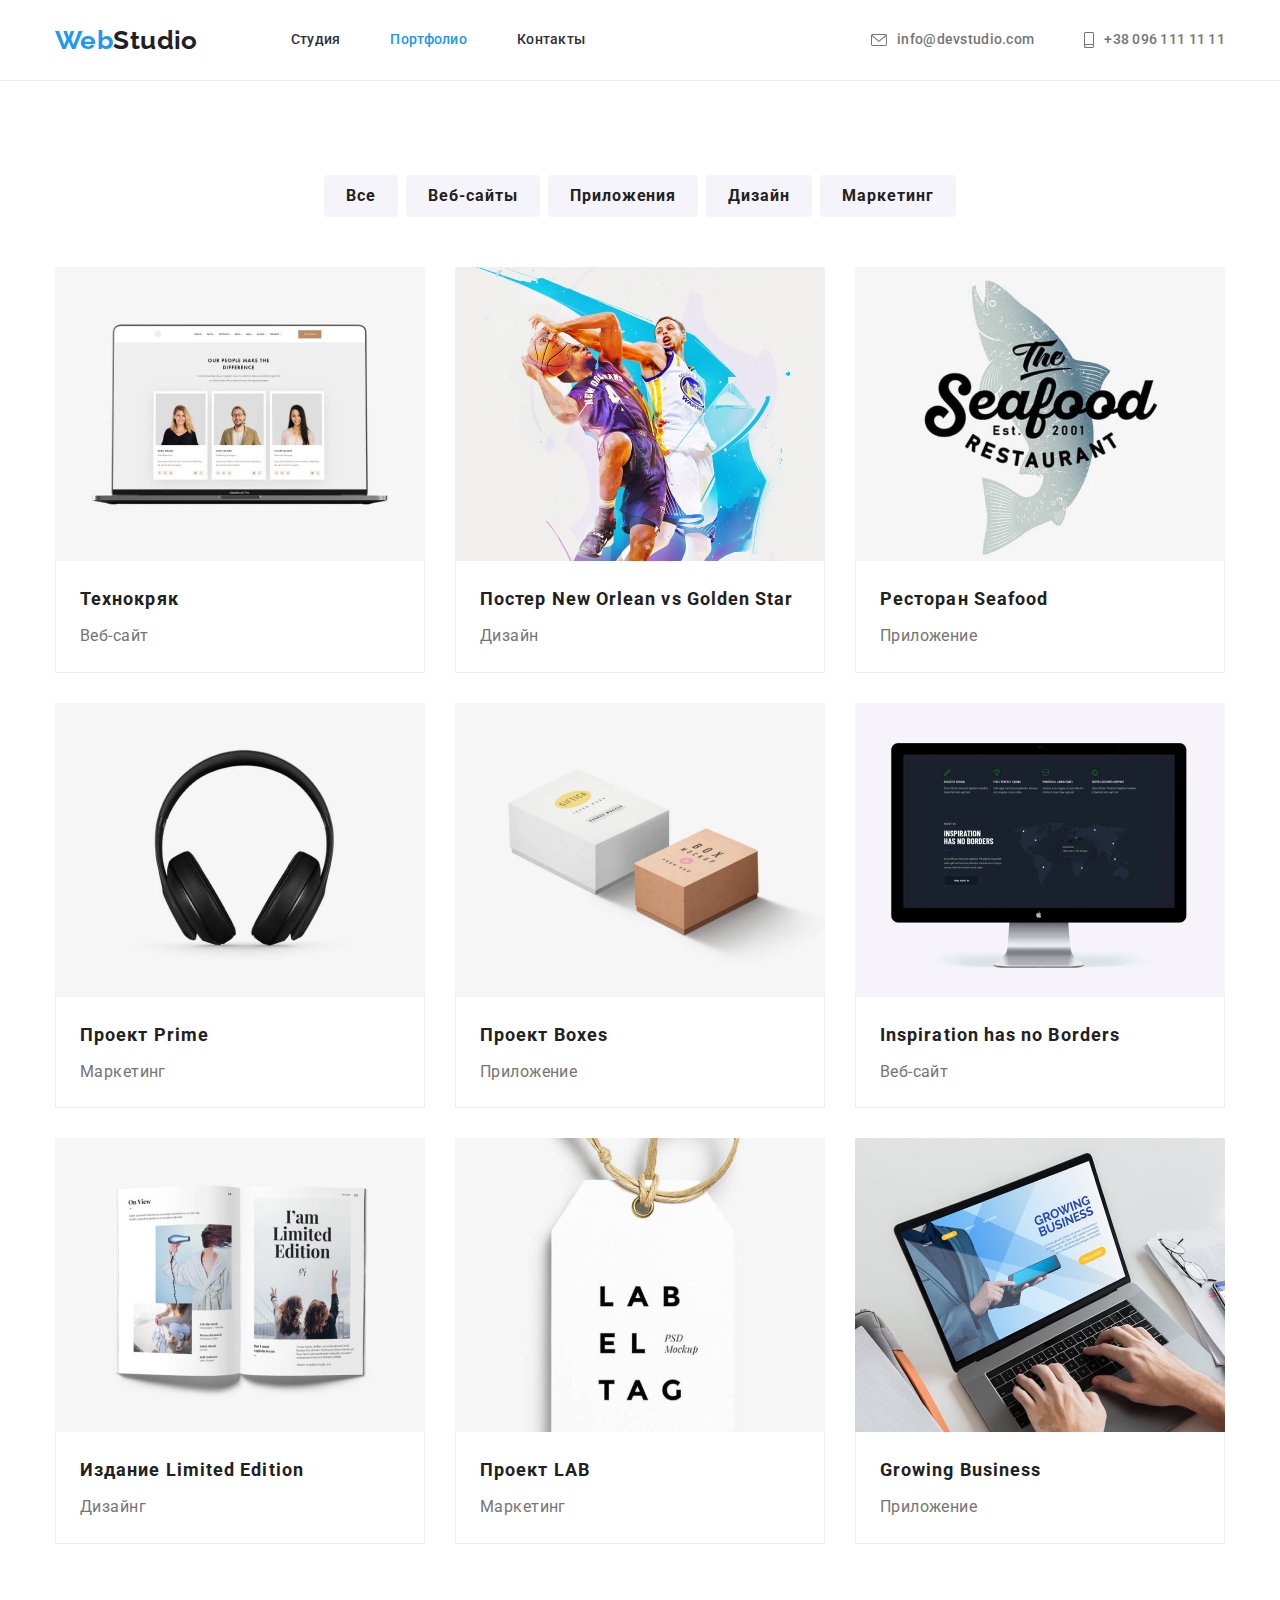
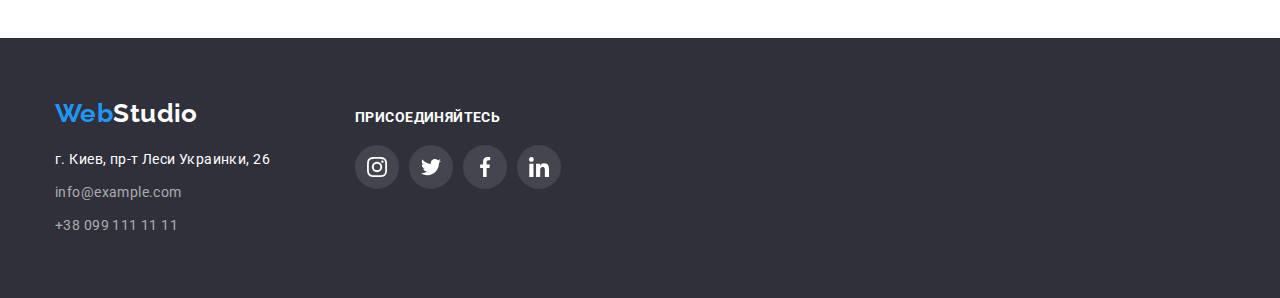
==== portfolio.html @ 357389ad "Добавляет данные с ДЗ№4" ====
<!DOCTYPE html>
<html lang="ru">

<head>
    <meta charset="UTF-8">
    <meta http-equiv="X-UA-Compatible" content="IE=edge">
    <meta name="viewport" content="width=, initial-scale=1.0">
    <title>Document</title>
    <link rel="preconnect" href="https://fonts.gstatic.com">
    <link href="https://fonts.googleapis.com/css2?family=Raleway:wght@700&family=Roboto:wght@400;500;700;900&display=swap"
        rel="stylesheet">
        <link rel="stylesheet" href="https://cdnjs.cloudflare.com/ajax/libs/modern-normalize/1.0.0/modern-normalize.min.css">
        <link rel="stylesheet" href="./css/styles.css">
</head>

<body>
    <!--Шапка-->
<header class="page-header">
    <div class="container main-header">
<a href="./index.html" class="header-logo logo">
    Web<span class="colortext-header">Studio</span>
</a>
<!--Навигация-->
<nav>
<ul class="site-nav list">
    <li class="item"><a class="link" href="./index.html">Студия</a></li>
    <li class="item"><a class="link current" href="./portfolio.html">Портфолио</a></li>
    <li class="item"><a class="link" href="">Контакты</a></li>
</ul>
</nav>
<!--Контакты-->
<ul class="contacts-header list">
    <li class="item">
        <a class="link" href="mailto:info@devstudio.com">
            <svg class="icon" width="16" height="12">
                <use href="./images/icon_hover/sprite.svg#icon-envelope"></use>
            </svg>
            info@devstudio.com
        </a>
    </li>
    <li class="item">
        <a class="link" href="tel:+380961111111">
            <svg class="icon" width="10" height="16">
                <use href="./images/icon_hover/sprite.svg#icon-smartphone"></use>
            </svg>
            +38 096 111 11 11</a>
    </li>
</ul>
</div>
</header>

<!--Уникальный контент-->
<main>
<!--Фильтры-->
<section class="filter-section">
    <div class="container">
    <h1 class="our-projects visually-hidden">Наши проекты</h1>
<ul class="projects-filter list">
    <li class="item"><button class="button secondary" type="button">Все</button></li>
    <li class="item"><button class="button secondary" type="button">Веб-сайты</button></li>
    <li class="item"><button class="button secondary" type="button">Приложения</button></li>
    <li class="item"><button class="button secondary" type="button">Дизайн</button></li>
    <li class="item"><button class="button secondary" type="button">Маркетинг</button></li>
</ul>


<!--Герой-->
 <ul class="projects-list list">
    <li class="item">
        <a class="projects-link" href="">
         <img src="./images/img1.jpg" alt="Ноутбук" width="370">
         <div class="projects-description">
         <h2 class="projects-title">Технокряк</h2>
         <p class="projects-text">Веб-сайт</p>
        </div>
        </a>
    </li> 
    <li class="item">
        <a class="projects-link" href="">
          <img src="./images/img2.jpg" alt="Баскетболисты" width="370">
        <div class="projects-description">
         <h2 class="projects-title">Постер New Orlean vs Golden Star</h2>
         <p class="projects-text">Дизайн</p>
        </div>
        </a>
    </li>
    <li class="item">
        <a class="projects-link" href="">
         <img src="./images/img3.jpg" alt="Эмблема ресторана" width="370">
        <div class="projects-description">
         <h2 class="projects-title">Ресторан Seafood</h2>
         <p class="projects-text">Приложение</p>
        </div>
        </a>
    </li>
    <li class="item">
        <a class="projects-link" href="">
         <img src="./images/img4.jpg" alt="Наушники" width="370">
        <div class="projects-description">
         <h2 class="projects-title">Проект Prime</h2>
         <p class="projects-text">Маркетинг</p>
        </div>
        </a>
    </li>

    <li class="item">
        <a class="projects-link" href="">
        <img src="./images/img5.jpg" alt="Коробки" width="370">
        <div class="projects-description">
        <h2 class="projects-title">Проект Boxes</h2>
        <p class="projects-text">Приложение</p>
        </div>
        </a>
    </li>

    <li class="item">
        <a class="projects-link" href="">
        <img src="./images/img6.jpg" alt="Компьютер" width="370">
        <div class="projects-description">
        <h2 class="projects-title">Inspiration has no Borders</h2>
        <p class="projects-text">Веб-сайт</p>
        </div>
        </a>
    </li>
    <li class="item">
        <a class="projects-link" href="">
        <img src="./images/img7.jpg" alt="Журнал" width="370">
        <div class="projects-description">
        <h2 class="projects-title">Издание Limited Edition</h2>
        <p class="projects-text">Дизайнг</p>
        </div>
        </a>
    </li>
    <li class="item">
        <a class="projects-link" href="">
        <img src="./images/img8.jpg" alt="Бирка" width="370">
        <div class="projects-description">
        <h2 class="projects-title">Проект LAB</h2>
        <p class="projects-text">Маркетинг</p>
        </div>
        </a>
    </li>
    <li class="item">
        <a class="projects-link" href="">
        <img src="./images/img9.jpg" alt="Ноутбук" width="370">
        <div class="projects-description">
        <h2 class="projects-title">Growing Business</h2>
        <p class="projects-text">Приложение</p>
        </div>
        </a>
    </li>
</ul>
</div>
</section>
</main>
    <!--Футер-->
<footer class="footer">
    <div class="container">
        <ul class="footer-list list">
            <li class="footer-item">
                <a href="./index.html" class="footer-link logo">
                    Web<span class="colortext-footer">Studio</span>
                </a>

                <address class="adress-footer">
                    г. Киев, пр-т Леси Украинки, 26
                </address>

                <address class="contacts-footer">
                    <a class="link" href="mailto:info@example.com">info@example.com</a>
                    <a class="link" href="tel:+380991111111">+38 099 111 11 11</a>
                </address>
            </li>
            <li class="footer-item">
                <p class="footer-item-text">присоединяйтесь</p>
                <ul class="footer-icons list">
                    <li class="footer-icons-item">
                        <a class="footer-icon-link" href="" target="_blank" rel="noopener noreferrer">
                            <svg class="icon">
                                <use href="./images/icon_hover/sprite.svg#icon-instagram" class=""></use>
                            </svg>
                        </a>
                    </li>
                    <li class="footer-icons-item">
                        <a class="footer-icon-link" href="" target="_blank" rel="noopener noreferrer">
                            <svg class="icon">
                                <use href="./images/icon_hover/sprite.svg#icon-twitter" class=""></use>
                            </svg>
                        </a>
                    </li>
                    <li class="footer-icons-item">
                        <a class="footer-icon-link" href="" target="_blank" rel="noopener noreferrer">
                            <svg class="icon">
                                <use href="./images/icon_hover/sprite.svg#icon-facebook" class=""></use>
                            </svg>
                        </a>
                    </li>
                    <li class="footer-icons-item">
                        <a class="footer-icon-link" href="" target="_blank" rel="noopener noreferrer">
                            <svg class="icon">
                                <use href="./images/icon_hover/sprite.svg#icon-linkedin" class=""></use>
                            </svg>
                        </a>
                    </li>
                </ul>

            </li>

        </ul>

    </div>
</footer>
</body>

</html>
---- css/styles.css ----
html {
  box-sizing: border-box;
}
*,
*::after,
*::before {
  box-sizing: inherit;
}

:root {
  --primari-text-color: #757575;
  --title-text-color: #212121;
  --accent-text-color: #ffffff;
  --main-logo-color: #2196f3;
  --accent-bg-color: #2f303a;
  --page-header-bg: #ffffff;
  --main-bg-color: #e5e5e5;
  --secondary-btn-bg: #f5f4fa;
  --accent-btn-bg: #2196f3;
  --accent-primari-btn-bg: #188ce8;
  --accent-link-color: #2196f3;
  --header-border: #ececec;
  --projects-description-border: #eeeeee;
  --icon-color: #afb1b8;
  --card-set-gap: 30px;
}

/* Утилиты */
.list {
  list-style: none;
  margin: 0px;
  padding: 0px;
}

.container {
  width: 1200px;
  margin-left: auto;
  margin-right: auto;
  padding-left: 15px;
  padding-right: 15px;
}

body {
  font-family: Roboto, sans-serif;
  font-size: 14px;
  line-height: 1.7;
  color: var(--primari-text-color);
  letter-spacing: 0.03em;
}

h1,
h2,
h3,
h4,
h5,
h6,
p {
  margin: 0px;
}

img {
  display: block;
  max-width: 100%;
  height: auto;
}
.colortext-header {
  color: var(--title-text-color);
}

/* button */
.button.secondary {
  color: var(--title-text-color);
  background: var(--secondary-btn-bg);
  padding: 6px 22px 6px 22px;
  min-width: 73px;
}
.button.secondary:hover,
.button.secondary:focus {
  color: var(--accent-text-color);
  background: var(--accent-btn-bg);
  box-shadow: 0px 3px 1px rgba(0, 0, 0, 0.1), 0px 1px 2px rgba(0, 0, 0, 0.08), 0px 2px 2px rgba(0, 0, 0, 0.12);
}
.button.primari {
  color: var(--accent-text-color);
  background: var(--accent-btn-bg);
  padding: 10px 32px 10px 32px;
  min-width: 200px;
}
.button.primari:hover,
.button.primari:focus {
  color: var(--accent-text-color);
  background: var(--accent-primari-btn-bg);
}
.button {
  display: inline-block;
  border-radius: 4px;
  border: 0px;
  font-weight: bold;
  font-size: 16px;
  line-height: 1.9;
  letter-spacing: 0.06em;
  font-family: inherit;
  cursor: pointer;
}

/* Шапка */
.page-header {
  background: var(--page-header-bg);
  border-bottom: 1px solid var(--header-border);
}
.main-header {
  display: flex;
  align-items: center;
}

.logo {
  font-family: Raleway, cursive;
  font-weight: bold;
  font-size: 26px;
  line-height: 1.19;
  color: var(--main-logo-color);
  text-decoration: none;
}
.header-logo {
  margin-right: 93px;
}
/*Навигация*/
.site-nav {
  display: inline-flex;
}
.site-nav .item:not(:last-child) {
  margin-right: 50px;
}
.site-nav .link {
  display: block;
  padding-top: 32px;
  padding-bottom: 32px;
  font-weight: 500;
  font-size: 14px;
  line-height: 1.14;
  letter-spacing: 0.02em;
  color: var(--accent-bg-color);
  text-decoration: none;
}
.site-nav .link:hover,
.site-nav .link:focus {
  color: var(--accent-link-color);
}
.site-nav .link.current {
  color: var(--accent-link-color);
}

/* Контакты */
.contacts-header .link:hover,
.contacts-header .link:focus {
  color: var(--accent-link-color);
}

.contacts-header {
  display: flex;
  margin-left: auto;
  align-items: center;
}

.contacts-header .item:not(:last-child) {
  margin-right: 50px;
}
.contacts-header .link {
  /* display: block; */
  display: flex;
  padding-top: 32px;
  padding-bottom: 32px;
  font-weight: 500;
  font-size: 14px;
  line-height: 1.14;
  letter-spacing: 0.02em;
  color: var(--primari-text-color);
  text-decoration: none;
  align-items: center;
}
.contacts-header .icon {
  fill: currentColor;
  margin-right: 10px;
}

/* Уникальный контент */
.section-title {
  font-weight: bold;
  font-size: 36px;
  line-height: 1.16;
  text-align: center;
  color: var(--title-text-color);
  margin-bottom: 50px;
}

/* Герой */

.overlay {
  padding-top: 200px;
  padding-bottom: 200px;
  height: 600px;
  max-width: 1600px;
  margin-left: auto;
  margin-right: auto;
  background-size: cover;
  background-image: linear-gradient(to right, rgba(47, 48, 58, 0.4), rgba(47, 48, 58, 0.4)), url(../images/img_hero.jpg);
  background-color: #c4c4c4;
  /* height: 100%; */
  background-repeat: no-repeat;
  background-position: center;
}
.hero {
  /* background: var(--accent-bg-color); */
  color: var(--accent-text-color);
  text-align: center;
  /* height: 100%; */
}

.hero-title {
  margin-top: 0px;
  margin-bottom: 30px;
  font-weight: 900;
  font-size: 44px;
  line-height: 1.36;
  letter-spacing: 0.06em;
  text-transform: uppercase;
}
/* Преимущества */

.section-features {
  padding-top: 94px;
}

.features-list {
  display: flex;
  flex-wrap: wrap;
  margin: 0px;
  padding: 0px;
  margin-top: -30px;
  margin-left: -30px;
}
.features-list .features-item {
  margin-top: 30px;
  margin-left: 30px;
  flex-basis: calc((100% - 30px * 4) / 4);
}

.features-item::before {
  display: block;
  margin-bottom: 30px;
  border-radius: 4px;
  content: '';
  height: 120px;
  background: var(--secondary-btn-bg);
  background-repeat: no-repeat;
  background-position: center;
}

.icon-antenna::before {
  background-image: url(../images/icon/antenna.svg);
}

.icon-clock::before {
  background-image: url(../images/icon/clock.svg);
}

.icon-diagram::before {
  background-image: url(../images/icon/diagram.svg);
}

.icon-astronaut::before {
  background-image: url(../images/icon/astronaut.svg);
}

.features-title {
  font-weight: bold;
  font-size: 14px;
  line-height: 1.14;
  text-transform: uppercase;
  color: var(--title-text-color);
  margin-bottom: 10px;
}

/* Чем мы занимаемся */
.section-work {
  padding-top: 94px;
  padding-bottom: 94px;
}
.work-list {
  display: flex;
  flex-wrap: wrap;
  margin: 0px;
  padding: 0px;
  margin-top: -30px;
  margin-left: -30px;
}
.work-list .item {
  flex-basis: calc((100% - 30px * 3) / 3);
  margin-top: 30px;
  margin-left: 30px;
}
/* Наша команда */

.section-team {
  background: var(--secondary-btn-bg);
  padding-top: 94px;
  padding-bottom: 94px;
}

.team-list {
  display: flex;
  flex-wrap: wrap;
  margin: 0px;
  padding: 0px;
  margin-top: -30px;
  margin-left: -30px;
}
.team-list .item {
  flex-basis: calc((100% - 30px * 4) / 4);
  margin-top: 30px;
  margin-left: 30px;
  text-align: center;
  border-radius: 0px 0px 4px 4px;
  overflow: hidden;
  box-shadow: 0px 1px 3px rgba(0, 0, 0, 0.12), 0px 1px 1px rgba(0, 0, 0, 0.14), 0px 2px 1px rgba(0, 0, 0, 0.2);
}

.team-description {
  padding-top: 30px;
  padding-bottom: 16px;
  background: var(--page-header-bg);
}

.title-team {
  margin-bottom: 10px;
  font-weight: 500;
  font-size: 16px;
  line-height: 1.9;
  color: var(--title-text-color);
}

.social-icon-conteiner {
  background: var(--page-header-bg);
  padding-bottom: 30px;
}
.social-icons {
  display: inline-flex;
  background: var(--page-header-bg);
}

.social-icons .icon {
  width: 20px;
  height: 20px;
  fill: var(--icon-color);
}

.social-icon-link:hover .icon,
.social-icon-link:focus .icon {
  fill: var(--accent-text-color);
}

.social-icon-link {
  display: flex;
  justify-content: center;
  align-items: center;
  width: 44px;
  height: 44px;
  border-radius: 50%;
}

.social-icon-link:hover,
.social-icon-link:focus {
  background: #2196f3;
}
.social-icons-item:not(:last-child) {
  margin-right: 10px;
}

/* Постоянные клиенты */
.section-clients {
  padding-top: 94px;
  padding-bottom: 94px;
}

.clients-list {
  display: flex;
  flex-wrap: wrap;
  margin: 0px;
  padding: 0px;
  margin-top: calc(-1 * var(--card-set-gap));
  margin-left: calc(-1 * var(--card-set-gap));
}

.clients-list .clients-items {
  flex-basis: calc((100% - var(--card-set-gap) * 6) / 6);
  margin-top: var(--card-set-gap);
  margin-left: var(--card-set-gap);
}
.clients-link {
  display: flex;
  height: 90px;
  justify-content: center;
  align-items: center;
  border: 1px solid var(--icon-color);
  border-radius: 4px;
}
.clients-link:hover,
.clients-link:focus {
  border: 1px solid var(--main-logo-color);
}

.clients-link:hover .icon,
.clients-link:focus .icon {
  fill: var(--main-logo-color);
}

.clients-link .icon {
  fill: var(--icon-color);
}

/* Футер */
.footer {
  background: var(--accent-bg-color);
  padding-top: 60px;
  padding-bottom: 60px;
}
.footer-list {
  display: flex;
  flex-wrap: wrap;
  margin: 0px;
  padding: 0px;
  margin-top: -30px;
  margin-left: -30px;
  align-items: baseline;
}

.footer-item {
  flex-basis: calc((100% - 30px * 4) / 4);
  margin-top: 30px;
  margin-left: 30px;
  text-align: left;
}
.footer-link {
  display: block;
  margin-bottom: 20px;
}
.page-footer .link:hover,
.page-footer .link:focus {
  color: var(--accent-link-color);
}
.colortext-footer {
  color: var(--accent-text-color);
}
.adress-footer {
  margin-bottom: 9px;
  font-size: 14px;
  line-height: 1.7;
  color: var(--accent-text-color);
  font-style: normal;
}
.contacts-footer .link:hover,
.contacts-footer .link:focus {
  color: var(--accent-link-color);
}
.contacts-footer .link {
  display: block;
  font-size: 14px;
  line-height: 1.7;
  color: rgba(255, 255, 255, 0.6);
  text-decoration: none;
  font-style: normal;
}
.contacts-footer .link:not(:last-child) {
  margin-bottom: 9px;
}

.footer-item-text {
  margin-bottom: 20px;
  font-weight: bold;
  font-size: 14px;
  line-height: 1.14;
  text-transform: uppercase;
  color: var(--accent-text-color);
}

.footer-icons {
  display: inline-flex;
}

.footer-icons .icon {
  width: 20px;
  height: 20px;
  fill: var(--accent-text-color);
}

.footer-icon-link {
  display: flex;
  justify-content: center;
  align-items: center;
  width: 44px;
  height: 44px;
  border-radius: 50%;
  background: rgba(255, 255, 255, 10%);
}

.footer-icon-link:hover,
.footer-icon-link:focus {
  background: var(--main-logo-color);
}
.footer-icons-item:not(:last-child) {
  margin-right: 10px;
}

/* portfolio page */

/* Фильтры */
.filter-section {
  padding-top: 94px;
  padding-bottom: 94px;
}

.projects-filter {
  display: flex;
  justify-content: center;
  margin-bottom: 50px;
}

.projects-filter .item:not(:last-child) {
  margin-right: 8px;
}
/* Герой portfolio page */
.projects-list {
  display: flex;
  flex-wrap: wrap;
  margin: 0px;
  padding: 0px;
  margin-left: calc(-1 * var(--card-set-gap));
  margin-top: calc(-1 * var(--card-set-gap));
}
.projects-list .item {
  flex-basis: calc((100% - var(--card-set-gap) * 3) / 3);
  margin-left: var(--card-set-gap);
  margin-top: var(--card-set-gap);
}
.projects-link:hover,
.projects-link:focus {
  box-shadow: 0px 1px 1px rgba(0, 0, 0, 0.12), 0px 4px 4px rgba(0, 0, 0, 0.06), 1px 4px 6px rgba(0, 0, 0, 0.16);
}

.projects-description {
  padding: 20px 24px 20px 24px;
  border-right: 1px solid var(--projects-description-border);
  border-bottom: 1px solid var(--projects-description-border);
  border-left: 1px solid var(--projects-description-border);
  background: var(--page-header-bg);
}

.projects-title {
  margin-bottom: 4px;
  font-weight: bold;
  font-size: 18px;
  line-height: 2;
  letter-spacing: 0.06em;
  color: var(--title-text-color);
}

.projects-text {
  font-size: 16px;
  line-height: 1.9;
  color: var(--primari-text-color);
}
.projects-link {
  display: block;
  text-decoration: none;
}

.visually-hidden {
  position: absolute !important;
  clip: rect(1px 1px 1px 1px);
  clip: rect(1px, 1px, 1px, 1px);
  padding: 0 !important;
  border: 0 !important;
  height: 1px !important;
  width: 1px !important;
  overflow: hidden;
}
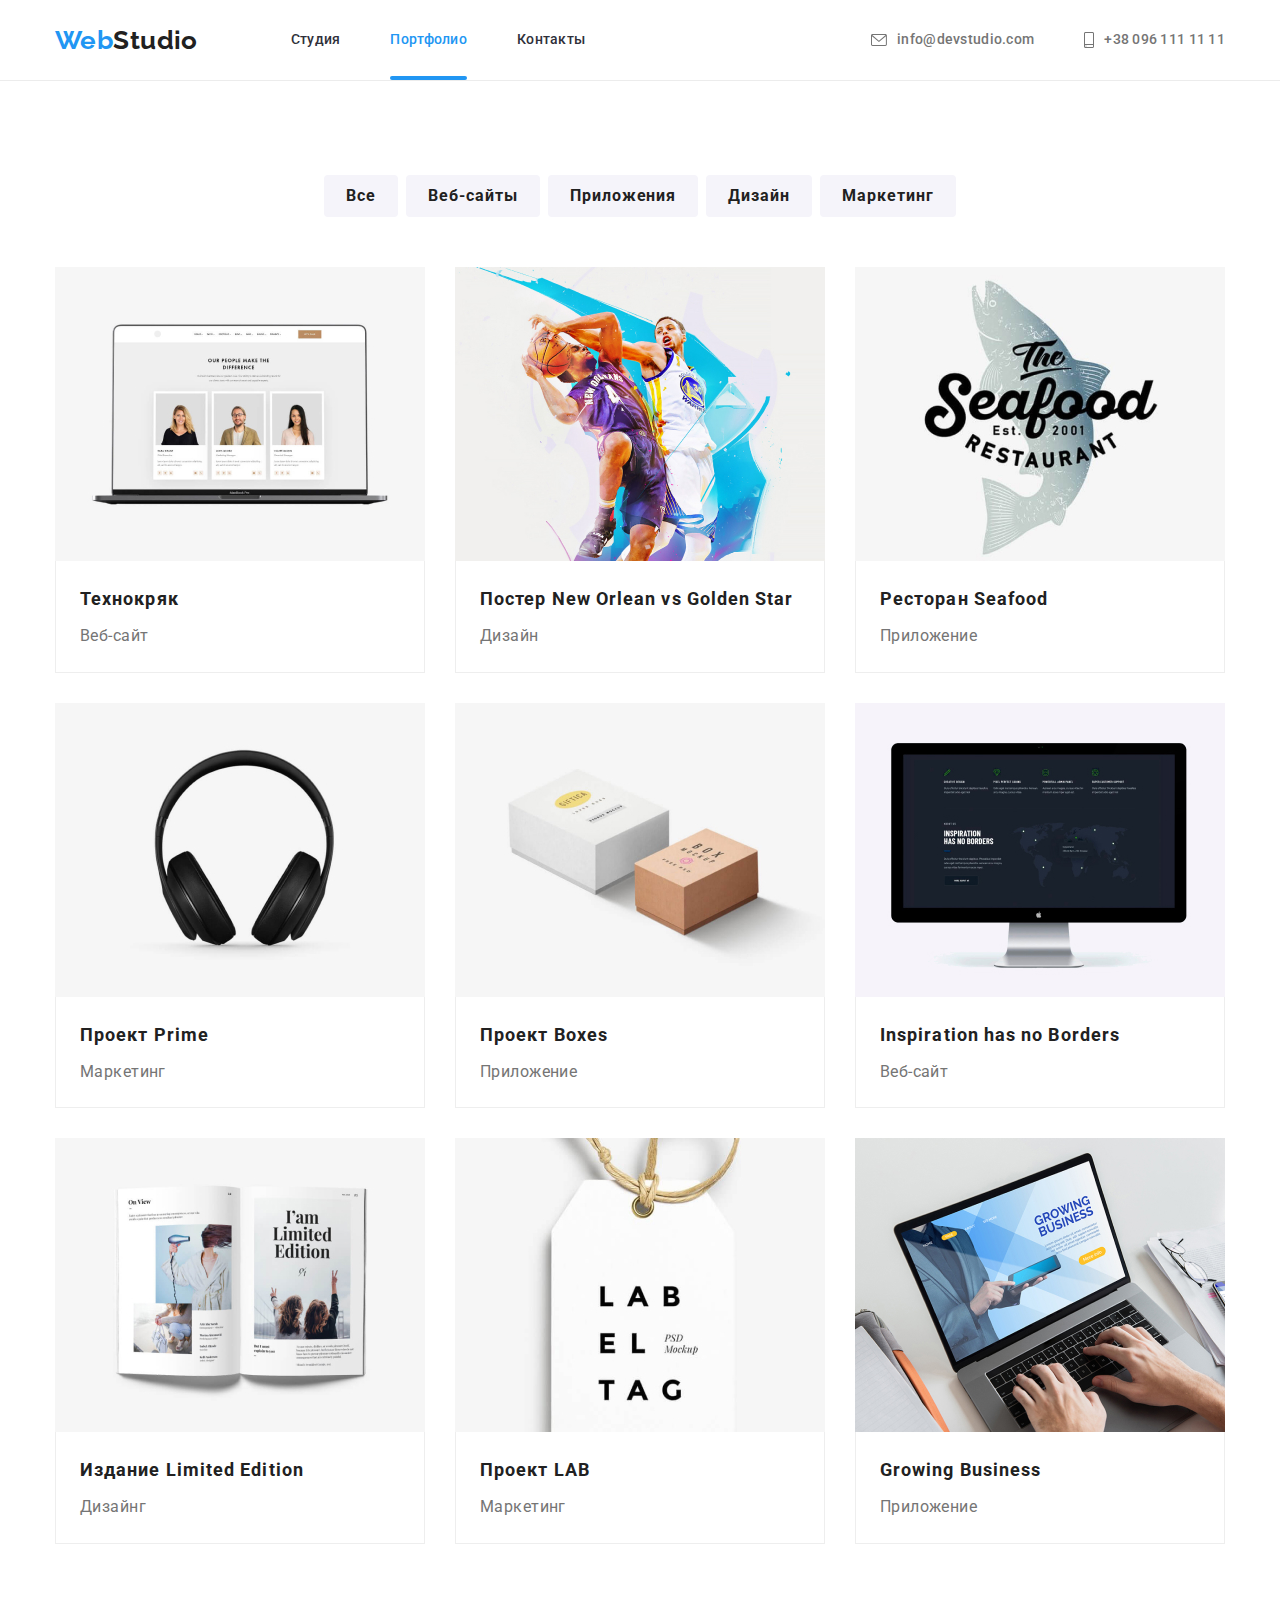
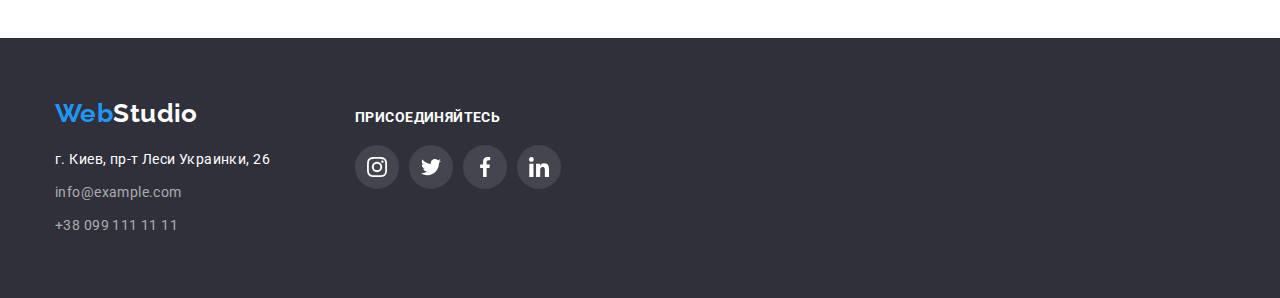
==== commit 2eca7c49: "Добавляет синий оверлей с текстом на карточках страницы Портфолио" ====
--- a/portfolio.html
+++ b/portfolio.html
@@ -69,6 +69,10 @@
     <li class="item">
         <a class="projects-link" href="">
          <img src="./images/img1.jpg" alt="Ноутбук" width="370">
+         <div class="projects-overlay">
+             <p class="projects-overlay-text">Технокряк это современная площадка распространения коронавируса. Компании используют эту платформу для цифрового
+            шпионажа и атак на защищённые сервера конкурентов.</p>
+         </div>
          <div class="projects-description">
          <h2 class="projects-title">Технокряк</h2>
          <p class="projects-text">Веб-сайт</p>
--- a/css/styles.css
+++ b/css/styles.css
@@ -126,7 +126,8 @@
 }
 /*Навигация*/
 .site-nav {
-  display: inline-flex;
+  /* display: inline-flex; */
+  display: flex;
 }
 .site-nav .item:not(:last-child) {
   margin-right: 50px;
@@ -150,6 +151,20 @@
   color: var(--accent-link-color);
 }
 
+.site-nav .item {
+  position: relative;
+}
+.site-nav .link.current::after {
+  position: absolute;
+  right: 0px;
+  bottom: 0px;
+  display: block;
+  content: '';
+  width: 100%;
+  height: 4px;
+  background: #2196f3;
+  border-radius: 2px;
+}
 /* Контакты */
 .contacts-header .link:hover,
 .contacts-header .link:focus {
@@ -299,6 +314,35 @@
   margin-top: 30px;
   margin-left: 30px;
 }
+.work-list-link {
+  position: relative;
+  display: block;
+  text-decoration: none;
+}
+.work-list-container {
+  position: absolute;
+  left: 0px;
+  bottom: 0px;
+  display: block;
+  margin-right: auto;
+  margin-left: auto;
+  width: 100%;
+  height: auto;
+  padding-top: 27px;
+  padding-bottom: 27px;
+  align-items: center;
+  background: rgba(47, 48, 58, 0.8);
+}
+
+.work-list-text {
+  font-weight: bold;
+  font-size: 14px;
+  line-height: 1.14;
+  color: #ffffff;
+  text-align: center;
+  text-transform: uppercase;
+}
+
 /* Наша команда */
 
 .section-team {
@@ -546,7 +590,28 @@
 .projects-link:focus {
   box-shadow: 0px 1px 1px rgba(0, 0, 0, 0.12), 0px 4px 4px rgba(0, 0, 0, 0.06), 1px 4px 6px rgba(0, 0, 0, 0.16);
 }
-
+.projects-link:hover .projects-overlay,
+.projects-link:focus .projects-overlay {
+  opacity: 1;
+}
+
+.projects-link {
+  position: relative;
+}
+.projects-overlay {
+  position: absolute;
+  top: 0px;
+  left: 0px;
+  padding: 63px 24px;
+  background: rgba(33, 150, 243, 0.9);
+  opacity: 0;
+}
+
+.projects-overlay-text {
+  font-size: 18px;
+  line-height: 1.55;
+  color: #ffffff;
+}
 .projects-description {
   padding: 20px 24px 20px 24px;
   border-right: 1px solid var(--projects-description-border);
